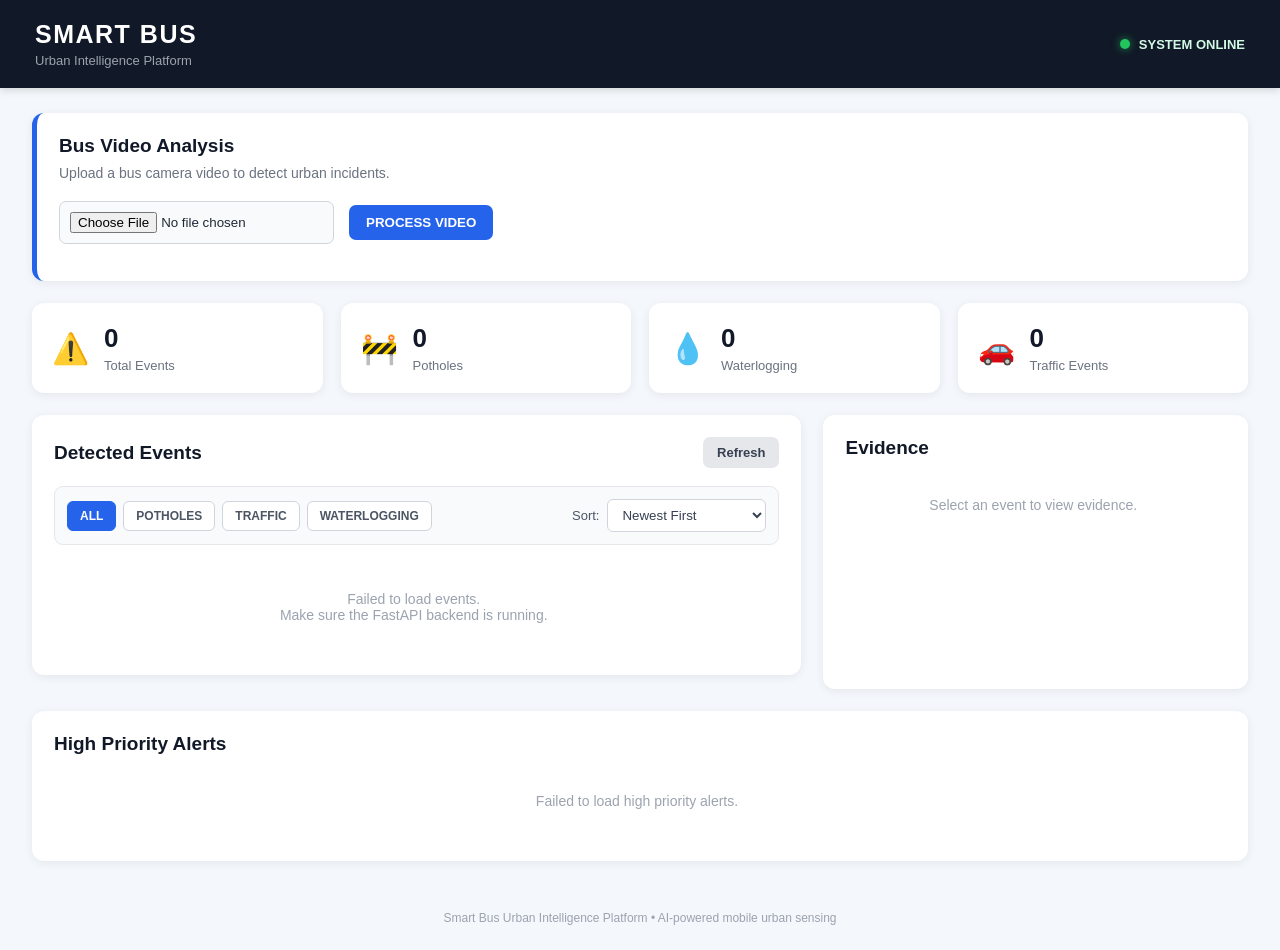
==== frontend/index.html @ baf4ae94 "Initial Smart Bus Urban Intelligence platform" ====
<!DOCTYPE html>
<html lang="en">

<head>
    <meta charset="UTF-8">

    <meta name="viewport"
          content="width=device-width, initial-scale=1.0">

    <title>Smart Bus Urban Intelligence</title>

    <link rel="stylesheet"
          href="style.css">
</head>

<body>

    <!-- ========================================= -->
    <!-- TOP BAR -->
    <!-- ========================================= -->

    <header class="topbar">

        <div>
            <h1>SMART BUS</h1>
            <p>Urban Intelligence Platform</p>
        </div>

        <div class="system-status">

            <span class="status-dot"></span>

            SYSTEM ONLINE

        </div>

    </header>


    <main class="dashboard">


        <!-- ========================================= -->
        <!-- VIDEO UPLOAD -->
        <!-- ========================================= -->

        <section class="panel upload-panel">

            <h2>Bus Video Analysis</h2>

            <p class="subtitle">
                Upload a bus camera video to detect urban incidents.
            </p>

            <div class="upload-area">

                <input
                    type="file"
                    id="videoInput"
                    accept="video/*"
                >

                <button
                    id="processButton"
                    onclick="processVideo()">

                    PROCESS VIDEO

                </button>

            </div>

            <div
                id="processingStatus"
                class="processing-status">
            </div>

        </section>



        <!-- ========================================= -->
        <!-- EVENT SUMMARY -->
        <!-- ========================================= -->

        <section class="summary-grid">


            <!-- TOTAL EVENTS -->

            <div class="summary-card">

                <div class="card-icon">
                    ⚠️
                </div>

                <div>

                    <h3 id="totalEvents">
                        0
                    </h3>

                    <p>
                        Total Events
                    </p>

                </div>

            </div>


            <!-- POTHOLES -->

            <div class="summary-card">

                <div class="card-icon">
                    🚧
                </div>

                <div>

                    <h3 id="potholes">
                        0
                    </h3>

                    <p>
                        Potholes
                    </p>

                </div>

            </div>


            <!-- WATERLOGGING -->

            <div class="summary-card">

                <div class="card-icon">
                    💧
                </div>

                <div>

                    <h3 id="waterlogging">
                        0
                    </h3>

                    <p>
                        Waterlogging
                    </p>

                </div>

            </div>


            <!-- TRAFFIC -->

            <div class="summary-card">

                <div class="card-icon">
                    🚗
                </div>

                <div>

                    <h3 id="traffic">
                        0
                    </h3>

                    <p>
                        Traffic Events
                    </p>

                </div>

            </div>

        </section>



        <!-- ========================================= -->
        <!-- MAIN CONTENT -->
        <!-- ========================================= -->

        <section class="content-grid">


            <!-- ===================================== -->
            <!-- DETECTED EVENTS PANEL -->
            <!-- ===================================== -->

            <div class="panel">


                <!-- PANEL HEADER -->

                <div class="panel-header">

                    <h2>
                        Detected Events
                    </h2>

                    <button
                        onclick="loadEvents()"
                        class="refresh-button">

                        Refresh

                    </button>

                </div>



                <!-- ================================= -->
                <!-- EVENT FILTERS -->
                <!-- ================================= -->

                <div class="event-controls">


                    <!-- EVENT TYPE FILTER -->

                    <div class="event-type-filters">


                        <button
                            class="filter-button active"
                            onclick="filterEvents('all')">

                            ALL

                        </button>


                        <button
                            class="filter-button"
                            onclick="filterEvents('pothole')">

                            POTHOLES

                        </button>


                        <button
                            class="filter-button"
                            onclick="filterEvents('traffic')">

                            TRAFFIC

                        </button>


                        <button
                            class="filter-button"
                            onclick="filterEvents('waterlogging')">

                            WATERLOGGING

                        </button>


                    </div>



                    <!-- SORTING -->

                    <div class="event-sort">

                        <label for="eventSort">
                            Sort:
                        </label>

                        <select
                            id="eventSort"
                            onchange="sortEvents(this.value)">


                            <option value="newest">
                                Newest First
                            </option>


                            <option value="oldest">
                                Oldest First
                            </option>


                            <option value="confidence-high">
                                Highest Confidence
                            </option>


                            <option value="confidence-low">
                                Lowest Confidence
                            </option>


                        </select>

                    </div>

                </div>



                <!-- ================================= -->
                <!-- EVENTS LIST -->
                <!-- ================================= -->

                <div
                    id="eventsContainer"
                    class="events-container">

                    <p class="empty-message">
                        Loading events...
                    </p>

                </div>


            </div>



            <!-- ===================================== -->
            <!-- EVIDENCE PANEL -->
            <!-- ===================================== -->

            <div class="panel evidence-panel">


                <h2>
                    Evidence
                </h2>


                <div
                    id="evidenceContainer"
                    class="evidence-container">

                    <p class="empty-message">

                        Select an event to view evidence.

                    </p>

                </div>


            </div>


        </section>



        <!-- ========================================= -->
        <!-- HIGH PRIORITY ALERTS -->
        <!-- ========================================= -->

        <section class="panel">


            <h2>
                High Priority Alerts
            </h2>


            <div
                id="highPriorityContainer">

                <p class="empty-message">

                    Loading alerts...

                </p>

            </div>


        </section>


    </main>



    <!-- ========================================= -->
    <!-- FOOTER -->
    <!-- ========================================= -->

    <footer>

        Smart Bus Urban Intelligence Platform

        • AI-powered mobile urban sensing

    </footer>



    <!-- ========================================= -->
    <!-- JAVASCRIPT -->
    <!-- ========================================= -->

    <script src="app.js"></script>


</body>

</html>
---- frontend/style.css ----
/* ============================================================
   SMART BUS URBAN INTELLIGENCE
   MAIN STYLESHEET
   ============================================================ */


/* ============================================================
   GLOBAL
   ============================================================ */

* {
    box-sizing: border-box;
    margin: 0;
    padding: 0;
}


body {
    font-family:
        Arial,
        Helvetica,
        sans-serif;

    background: #f4f7fb;

    color: #1f2937;

    min-height: 100vh;
}


/* ============================================================
   TOP BAR
   ============================================================ */

.topbar {

    background: #111827;

    color: white;

    padding: 20px 35px;

    display: flex;

    justify-content: space-between;

    align-items: center;

    box-shadow:
        0 2px 8px rgba(0, 0, 0, 0.15);
}


.topbar h1 {

    font-size: 25px;

    letter-spacing: 1.5px;

    margin-bottom: 4px;
}


.topbar p {

    font-size: 13px;

    color: #9ca3af;
}


/* ============================================================
   SYSTEM STATUS
   ============================================================ */

.system-status {

    display: flex;

    align-items: center;

    gap: 9px;

    font-size: 13px;

    font-weight: bold;

    color: #d1fae5;
}


.status-dot {

    width: 10px;

    height: 10px;

    background: #22c55e;

    border-radius: 50%;

    display: inline-block;

    box-shadow:
        0 0 8px rgba(34, 197, 94, 0.7);
}


/* ============================================================
   DASHBOARD
   ============================================================ */

.dashboard {

    width: 95%;

    max-width: 1500px;

    margin: 25px auto;

}


/* ============================================================
   PANELS
   ============================================================ */

.panel {

    background: white;

    border-radius: 12px;

    padding: 22px;

    margin-bottom: 22px;

    box-shadow:
        0 2px 10px rgba(0, 0, 0, 0.07);
}


.panel h2 {

    font-size: 19px;

    margin-bottom: 8px;

    color: #111827;
}


/* ============================================================
   VIDEO UPLOAD
   ============================================================ */

.upload-panel {

    border-left: 5px solid #2563eb;
}


.subtitle {

    color: #6b7280;

    font-size: 14px;

    margin-bottom: 20px;
}


.upload-area {

    display: flex;

    gap: 15px;

    align-items: center;

    flex-wrap: wrap;
}


input[type="file"] {

    padding: 10px;

    border: 1px solid #d1d5db;

    border-radius: 7px;

    background: #f9fafb;

    cursor: pointer;
}


button {

    border: none;

    border-radius: 7px;

    padding: 10px 17px;

    cursor: pointer;

    font-weight: bold;

    transition:
        background 0.2s,
        transform 0.1s;
}


button:hover {

    transform: translateY(-1px);
}


button:disabled {

    opacity: 0.6;

    cursor: not-allowed;

    transform: none;
}


#processButton {

    background: #2563eb;

    color: white;
}


#processButton:hover {

    background: #1d4ed8;
}


.processing-status {

    margin-top: 15px;

    font-size: 14px;

    color: #374151;

    font-weight: 500;
}


/* ============================================================
   SUMMARY CARDS
   ============================================================ */

.summary-grid {

    display: grid;

    grid-template-columns:
        repeat(4, 1fr);

    gap: 18px;

    margin-bottom: 22px;
}


.summary-card {

    background: white;

    border-radius: 12px;

    padding: 20px;

    display: flex;

    align-items: center;

    gap: 15px;

    box-shadow:
        0 2px 10px rgba(0, 0, 0, 0.07);
}


.card-icon {

    font-size: 30px;
}


.summary-card h3 {

    font-size: 26px;

    color: #111827;

    margin-bottom: 4px;
}


.summary-card p {

    font-size: 13px;

    color: #6b7280;
}


/* ============================================================
   MAIN CONTENT
   ============================================================ */

.content-grid {

    display: grid;

    grid-template-columns:
        minmax(0, 1.45fr)
        minmax(320px, 0.8fr);

    gap: 22px;

    align-items: start;
}


/* ============================================================
   PANEL HEADER
   ============================================================ */

.panel-header {

    display: flex;

    justify-content: space-between;

    align-items: center;

    margin-bottom: 18px;
}


.panel-header h2 {

    margin-bottom: 0;
}


.refresh-button {

    background: #e5e7eb;

    color: #374151;

    padding: 8px 14px;

    font-size: 13px;
}


.refresh-button:hover {

    background: #d1d5db;
}


/* ============================================================
   EVENT CONTROLS
   ============================================================ */

.event-controls {

    display: flex;

    justify-content: space-between;

    align-items: center;

    gap: 15px;

    padding: 12px;

    margin-bottom: 16px;

    background: #f8fafc;

    border: 1px solid #e5e7eb;

    border-radius: 9px;

    flex-wrap: wrap;
}


/* ============================================================
   EVENT TYPE FILTERS
   ============================================================ */

.event-type-filters {

    display: flex;

    gap: 7px;

    flex-wrap: wrap;
}


.filter-button {

    background: white;

    color: #4b5563;

    border: 1px solid #d1d5db;

    padding: 7px 12px;

    font-size: 12px;

    border-radius: 6px;
}


.filter-button:hover {

    background: #eef2ff;

    border-color: #93c5fd;
}


.filter-button.active {

    background: #2563eb;

    color: white;

    border-color: #2563eb;
}


/* ============================================================
   SORT
   ============================================================ */

.event-sort {

    display: flex;

    align-items: center;

    gap: 8px;

    font-size: 13px;

    color: #4b5563;
}


.event-sort select {

    padding: 7px 10px;

    border-radius: 6px;

    border: 1px solid #d1d5db;

    background: white;

    color: #374151;

    cursor: pointer;
}


.event-sort select:focus {

    outline: none;

    border-color: #2563eb;
}


/* ============================================================
   EVENTS CONTAINER
   ============================================================ */

.events-container {

    max-height: 600px;

    overflow-y: auto;

    padding-right: 6px;
}


/* Custom scrollbar */

.events-container::-webkit-scrollbar {

    width: 7px;
}


.events-container::-webkit-scrollbar-track {

    background: #f1f5f9;

    border-radius: 10px;
}


.events-container::-webkit-scrollbar-thumb {

    background: #cbd5e1;

    border-radius: 10px;
}


.events-container::-webkit-scrollbar-thumb:hover {

    background: #94a3b8;
}


/* ============================================================
   EVENT CARD
   ============================================================ */

.event-card {

    background: #f8fafc;

    border: 1px solid #e5e7eb;

    border-radius: 9px;

    padding: 15px;

    margin-bottom: 10px;

    cursor: pointer;

    transition:
        border-color 0.2s,
        box-shadow 0.2s,
        transform 0.15s;
}


.event-card:hover {

    border-color: #93c5fd;

    box-shadow:
        0 3px 10px rgba(37, 99, 235, 0.10);

    transform: translateY(-1px);
}


.event-title {

    display: flex;

    justify-content: space-between;

    align-items: center;

    gap: 10px;

    margin-bottom: 9px;
}


.event-type {

    font-weight: bold;

    color: #111827;

    text-transform: uppercase;

    font-size: 13px;
}


.event-info {

    font-size: 13px;

    line-height: 1.7;

    color: #6b7280;
}


/* ============================================================
   SEVERITY
   ============================================================ */

.high {

    color: #dc2626;

    font-weight: bold;

    font-size: 12px;
}


.medium {

    color: #d97706;

    font-weight: bold;

    font-size: 12px;
}


.low {

    color: #16a34a;

    font-weight: bold;

    font-size: 12px;
}


/* ============================================================
   EVIDENCE PANEL
   ============================================================ */

.evidence-container {

    min-height: 200px;

    max-height: 600px;

    overflow-y: auto;

    padding-right: 5px;
}


.evidence-container::-webkit-scrollbar {

    width: 7px;
}


.evidence-container::-webkit-scrollbar-track {

    background: #f1f5f9;

    border-radius: 10px;
}


.evidence-container::-webkit-scrollbar-thumb {

    background: #cbd5e1;

    border-radius: 10px;
}


/* ============================================================
   EVIDENCE IMAGE
   ============================================================ */

.evidence-image {

    width: 100%;

    max-height: 420px;

    object-fit: contain;

    background: #111827;

    border-radius: 9px;

    display: block;

    margin-bottom: 15px;
}


/* ============================================================
   EMPTY MESSAGE
   ============================================================ */

.empty-message {

    text-align: center;

    color: #9ca3af;

    font-size: 14px;

    padding: 30px 10px;
}


/* ============================================================
   HIGH PRIORITY ALERTS
   ============================================================ */

#highPriorityContainer {

    max-height: 400px;

    overflow-y: auto;

    padding-right: 6px;

    display: flex;

    flex-direction: column;

    gap: 12px;
}

#highPriorityContainer::-webkit-scrollbar {

    width: 7px;
}


#highPriorityContainer::-webkit-scrollbar-track {

    background: #f1f5f9;

    border-radius: 10px;
}


#highPriorityContainer::-webkit-scrollbar-thumb {

    background: #cbd5e1;

    border-radius: 10px;
}


#highPriorityContainer::-webkit-scrollbar-thumb:hover {

    background: #94a3b8;
}

#highPriorityContainer .event-card {

    border-left: 4px solid #dc2626;
}


/* ============================================================
   FOOTER
   ============================================================ */

footer {

    text-align: center;

    padding: 25px;

    color: #9ca3af;

    font-size: 12px;
}


/* ============================================================
   RESPONSIVE
   ============================================================ */

@media (max-width: 1000px) {

    .summary-grid {

        grid-template-columns:
            repeat(2, 1fr);
    }


    .content-grid {

        grid-template-columns: 1fr;
    }
}


@media (max-width: 650px) {

    .dashboard {

        width: 94%;
    }


    .topbar {

        padding: 17px 20px;

        flex-direction: column;

        align-items: flex-start;

        gap: 12px;
    }


    .summary-grid {

        grid-template-columns: 1fr;
    }


    .upload-area {

        flex-direction: column;

        align-items: stretch;
    }


    #processButton {

        width: 100%;
    }


    .event-controls {

        align-items: stretch;

        flex-direction: column;
    }


    .event-type-filters {

        width: 100%;
    }


    .filter-button {

        flex: 1;
    }


    .event-sort {

        justify-content: space-between;
    }


    .event-sort select {

        flex: 1;
    }
    /* ============================================================
   LEAFLET MAP FIX
   Prevent application CSS from interfering with Leaflet tiles
============================================================ */

#fleetMap {
    width: 100%;
    height: 520px;
    position: relative;
    overflow: hidden;
}

/* CRITICAL: Leaflet controls its own tile dimensions */
#fleetMap .leaflet-container {
    width: 100%;
    height: 100%;
    position: relative;
    overflow: hidden;
    background: #dbeafe;
}

/* Prevent global img rules from resizing map tiles */
#fleetMap .leaflet-tile {
    max-width: none !important;
    max-height: none !important;
    width: 256px !important;
    height: 256px !important;
    display: block !important;
}

/* Leaflet tile pane must remain correctly positioned */
#fleetMap .leaflet-tile-pane {
    position: absolute;
    left: 0;
    top: 0;
}

/* Keep overlays/markers above tiles */
#fleetMap .leaflet-overlay-pane,
#fleetMap .leaflet-marker-pane,
#fleetMap .leaflet-shadow-pane,
#fleetMap .leaflet-popup-pane {
    position: absolute;
}

/* Don't let application CSS resize Leaflet images */
#fleetMap img.leaflet-tile {
    max-width: none !important;
    width: 256px !important;
    height: 256px !important;
}

/* Leaflet controls */
#fleetMap .leaflet-control {
    z-index: 1000;
}

/* Map attribution */
#fleetMap .leaflet-control-attribution {
    font-size: 10px;
}
}
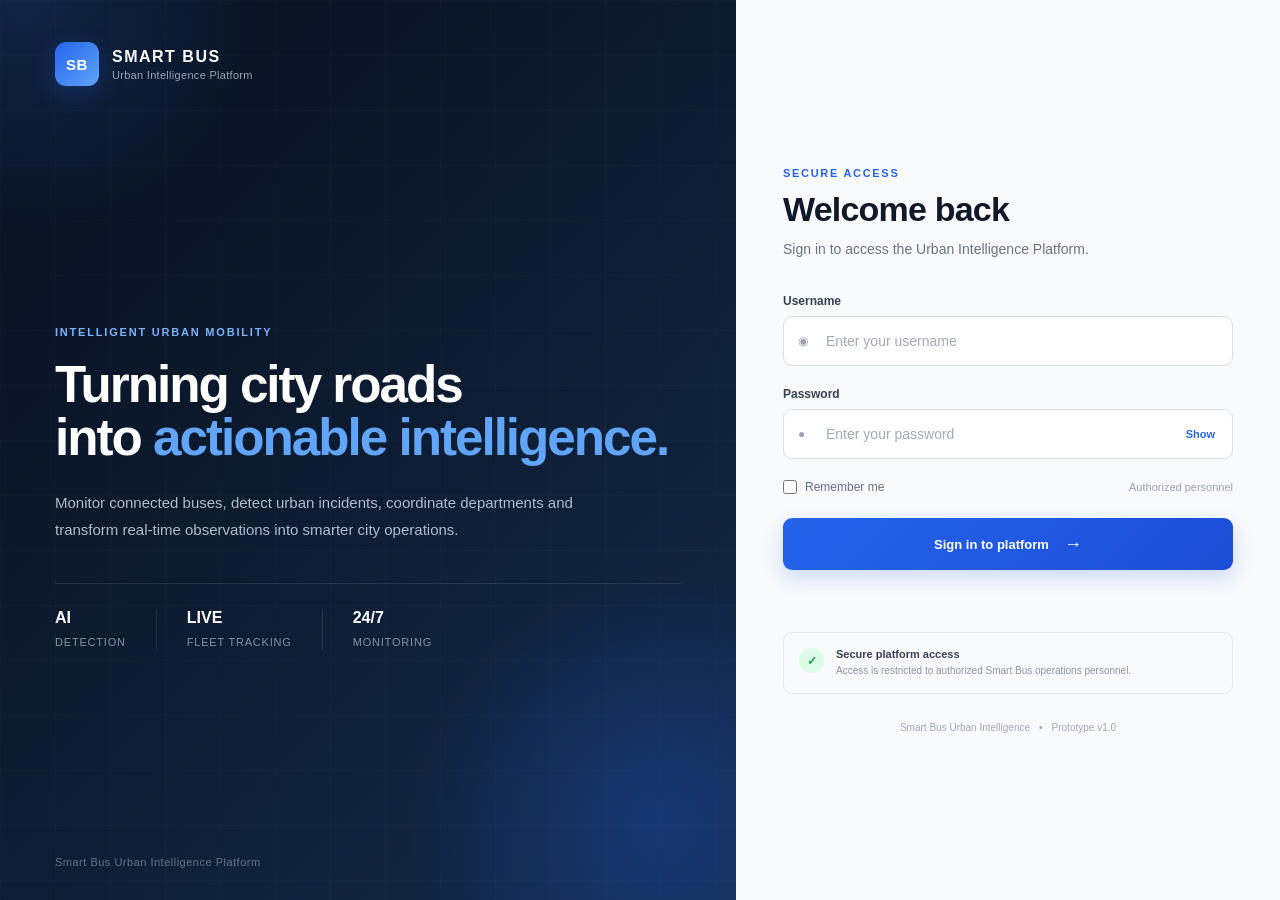
==== commit 72f1cea6: "Fix frontend entry point to login page" ====
--- a/frontend/index.html
+++ b/frontend/index.html
@@ -1,416 +1,20 @@
 <!DOCTYPE html>
 <html lang="en">
-
 <head>
     <meta charset="UTF-8">
-
-    <meta name="viewport"
-          content="width=device-width, initial-scale=1.0">
-
+    <meta name="viewport" content="width=device-width, initial-scale=1.0">
     <title>Smart Bus Urban Intelligence</title>
 
-    <link rel="stylesheet"
-          href="style.css">
+    <meta http-equiv="refresh" content="0; url=login.html">
+
+    <script>
+        window.location.replace("login.html");
+    </script>
 </head>
 
 <body>
+    <p>Redirecting to Smart Bus login...</p>
 
-    <!-- ========================================= -->
-    <!-- TOP BAR -->
-    <!-- ========================================= -->
-
-    <header class="topbar">
-
-        <div>
-            <h1>SMART BUS</h1>
-            <p>Urban Intelligence Platform</p>
-        </div>
-
-        <div class="system-status">
-
-            <span class="status-dot"></span>
-
-            SYSTEM ONLINE
-
-        </div>
-
-    </header>
-
-
-    <main class="dashboard">
-
-
-        <!-- ========================================= -->
-        <!-- VIDEO UPLOAD -->
-        <!-- ========================================= -->
-
-        <section class="panel upload-panel">
-
-            <h2>Bus Video Analysis</h2>
-
-            <p class="subtitle">
-                Upload a bus camera video to detect urban incidents.
-            </p>
-
-            <div class="upload-area">
-
-                <input
-                    type="file"
-                    id="videoInput"
-                    accept="video/*"
-                >
-
-                <button
-                    id="processButton"
-                    onclick="processVideo()">
-
-                    PROCESS VIDEO
-
-                </button>
-
-            </div>
-
-            <div
-                id="processingStatus"
-                class="processing-status">
-            </div>
-
-        </section>
-
-
-
-        <!-- ========================================= -->
-        <!-- EVENT SUMMARY -->
-        <!-- ========================================= -->
-
-        <section class="summary-grid">
-
-
-            <!-- TOTAL EVENTS -->
-
-            <div class="summary-card">
-
-                <div class="card-icon">
-                    ⚠️
-                </div>
-
-                <div>
-
-                    <h3 id="totalEvents">
-                        0
-                    </h3>
-
-                    <p>
-                        Total Events
-                    </p>
-
-                </div>
-
-            </div>
-
-
-            <!-- POTHOLES -->
-
-            <div class="summary-card">
-
-                <div class="card-icon">
-                    🚧
-                </div>
-
-                <div>
-
-                    <h3 id="potholes">
-                        0
-                    </h3>
-
-                    <p>
-                        Potholes
-                    </p>
-
-                </div>
-
-            </div>
-
-
-            <!-- WATERLOGGING -->
-
-            <div class="summary-card">
-
-                <div class="card-icon">
-                    💧
-                </div>
-
-                <div>
-
-                    <h3 id="waterlogging">
-                        0
-                    </h3>
-
-                    <p>
-                        Waterlogging
-                    </p>
-
-                </div>
-
-            </div>
-
-
-            <!-- TRAFFIC -->
-
-            <div class="summary-card">
-
-                <div class="card-icon">
-                    🚗
-                </div>
-
-                <div>
-
-                    <h3 id="traffic">
-                        0
-                    </h3>
-
-                    <p>
-                        Traffic Events
-                    </p>
-
-                </div>
-
-            </div>
-
-        </section>
-
-
-
-        <!-- ========================================= -->
-        <!-- MAIN CONTENT -->
-        <!-- ========================================= -->
-
-        <section class="content-grid">
-
-
-            <!-- ===================================== -->
-            <!-- DETECTED EVENTS PANEL -->
-            <!-- ===================================== -->
-
-            <div class="panel">
-
-
-                <!-- PANEL HEADER -->
-
-                <div class="panel-header">
-
-                    <h2>
-                        Detected Events
-                    </h2>
-
-                    <button
-                        onclick="loadEvents()"
-                        class="refresh-button">
-
-                        Refresh
-
-                    </button>
-
-                </div>
-
-
-
-                <!-- ================================= -->
-                <!-- EVENT FILTERS -->
-                <!-- ================================= -->
-
-                <div class="event-controls">
-
-
-                    <!-- EVENT TYPE FILTER -->
-
-                    <div class="event-type-filters">
-
-
-                        <button
-                            class="filter-button active"
-                            onclick="filterEvents('all')">
-
-                            ALL
-
-                        </button>
-
-
-                        <button
-                            class="filter-button"
-                            onclick="filterEvents('pothole')">
-
-                            POTHOLES
-
-                        </button>
-
-
-                        <button
-                            class="filter-button"
-                            onclick="filterEvents('traffic')">
-
-                            TRAFFIC
-
-                        </button>
-
-
-                        <button
-                            class="filter-button"
-                            onclick="filterEvents('waterlogging')">
-
-                            WATERLOGGING
-
-                        </button>
-
-
-                    </div>
-
-
-
-                    <!-- SORTING -->
-
-                    <div class="event-sort">
-
-                        <label for="eventSort">
-                            Sort:
-                        </label>
-
-                        <select
-                            id="eventSort"
-                            onchange="sortEvents(this.value)">
-
-
-                            <option value="newest">
-                                Newest First
-                            </option>
-
-
-                            <option value="oldest">
-                                Oldest First
-                            </option>
-
-
-                            <option value="confidence-high">
-                                Highest Confidence
-                            </option>
-
-
-                            <option value="confidence-low">
-                                Lowest Confidence
-                            </option>
-
-
-                        </select>
-
-                    </div>
-
-                </div>
-
-
-
-                <!-- ================================= -->
-                <!-- EVENTS LIST -->
-                <!-- ================================= -->
-
-                <div
-                    id="eventsContainer"
-                    class="events-container">
-
-                    <p class="empty-message">
-                        Loading events...
-                    </p>
-
-                </div>
-
-
-            </div>
-
-
-
-            <!-- ===================================== -->
-            <!-- EVIDENCE PANEL -->
-            <!-- ===================================== -->
-
-            <div class="panel evidence-panel">
-
-
-                <h2>
-                    Evidence
-                </h2>
-
-
-                <div
-                    id="evidenceContainer"
-                    class="evidence-container">
-
-                    <p class="empty-message">
-
-                        Select an event to view evidence.
-
-                    </p>
-
-                </div>
-
-
-            </div>
-
-
-        </section>
-
-
-
-        <!-- ========================================= -->
-        <!-- HIGH PRIORITY ALERTS -->
-        <!-- ========================================= -->
-
-        <section class="panel">
-
-
-            <h2>
-                High Priority Alerts
-            </h2>
-
-
-            <div
-                id="highPriorityContainer">
-
-                <p class="empty-message">
-
-                    Loading alerts...
-
-                </p>
-
-            </div>
-
-
-        </section>
-
-
-    </main>
-
-
-
-    <!-- ========================================= -->
-    <!-- FOOTER -->
-    <!-- ========================================= -->
-
-    <footer>
-
-        Smart Bus Urban Intelligence Platform
-
-        • AI-powered mobile urban sensing
-
-    </footer>
-
-
-
-    <!-- ========================================= -->
-    <!-- JAVASCRIPT -->
-    <!-- ========================================= -->
-
-    <script src="app.js"></script>
-
-
+    <a href="login.html">Continue to Login</a>
 </body>
-
 </html>
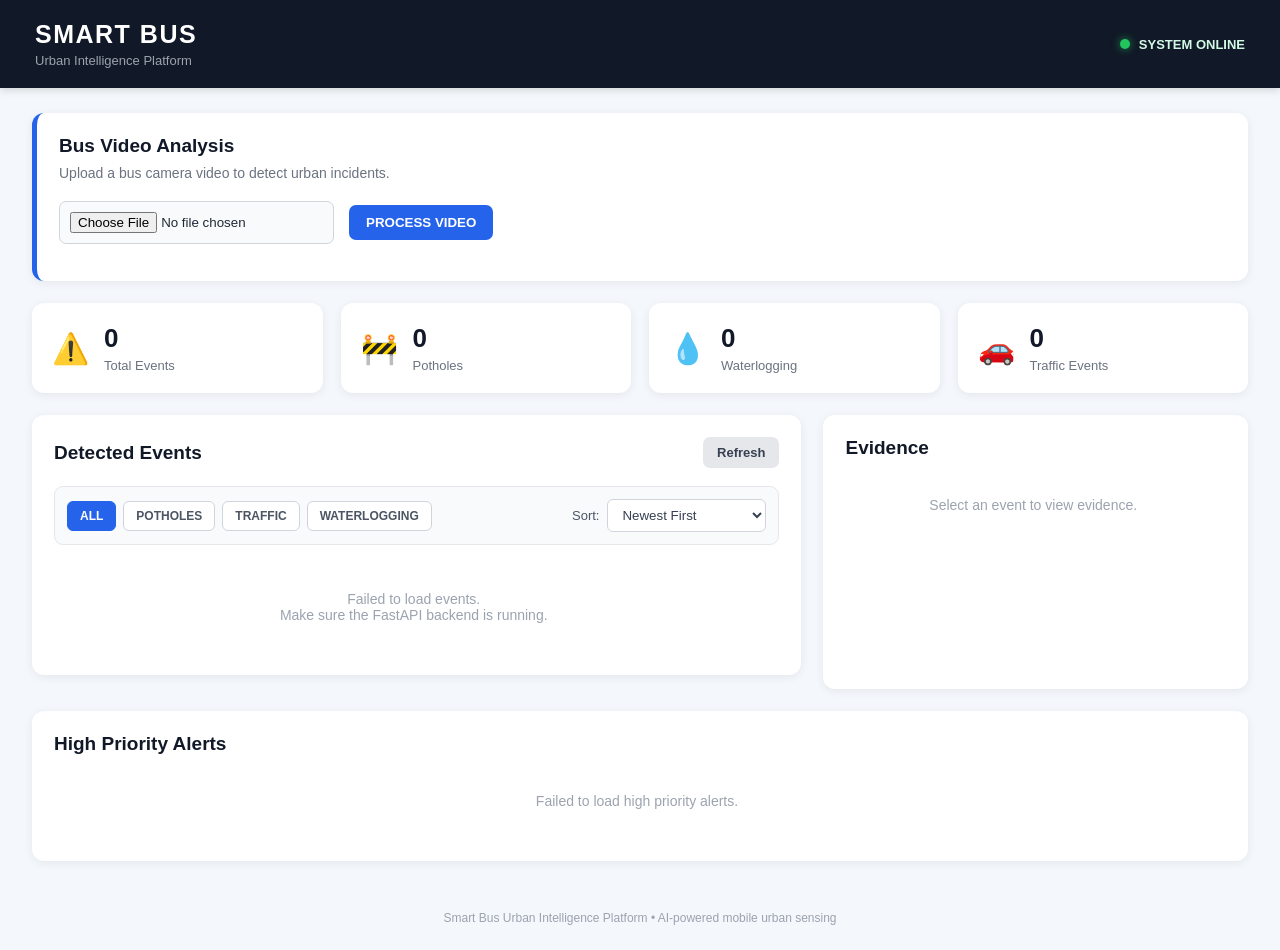
==== commit 32e1b07a: "index.html" ====
--- a/frontend/index.html
+++ b/frontend/index.html
@@ -1,20 +1,416 @@
 <!DOCTYPE html>
 <html lang="en">
+
 <head>
     <meta charset="UTF-8">
-    <meta name="viewport" content="width=device-width, initial-scale=1.0">
+
+    <meta name="viewport"
+          content="width=device-width, initial-scale=1.0">
+
     <title>Smart Bus Urban Intelligence</title>
 
-    <meta http-equiv="refresh" content="0; url=login.html">
-
-    <script>
-        window.location.replace("login.html");
-    </script>
+    <link rel="stylesheet"
+          href="style.css">
 </head>
 
 <body>
-    <p>Redirecting to Smart Bus login...</p>
-
-    <a href="login.html">Continue to Login</a>
+
+    <!-- ========================================= -->
+    <!-- TOP BAR -->
+    <!-- ========================================= -->
+
+    <header class="topbar">
+
+        <div>
+            <h1>SMART BUS</h1>
+            <p>Urban Intelligence Platform</p>
+        </div>
+
+        <div class="system-status">
+
+            <span class="status-dot"></span>
+
+            SYSTEM ONLINE
+
+        </div>
+
+    </header>
+
+
+    <main class="dashboard">
+
+
+        <!-- ========================================= -->
+        <!-- VIDEO UPLOAD -->
+        <!-- ========================================= -->
+
+        <section class="panel upload-panel">
+
+            <h2>Bus Video Analysis</h2>
+
+            <p class="subtitle">
+                Upload a bus camera video to detect urban incidents.
+            </p>
+
+            <div class="upload-area">
+
+                <input
+                    type="file"
+                    id="videoInput"
+                    accept="video/*"
+                >
+
+                <button
+                    id="processButton"
+                    onclick="processVideo()">
+
+                    PROCESS VIDEO
+
+                </button>
+
+            </div>
+
+            <div
+                id="processingStatus"
+                class="processing-status">
+            </div>
+
+        </section>
+
+
+
+        <!-- ========================================= -->
+        <!-- EVENT SUMMARY -->
+        <!-- ========================================= -->
+
+        <section class="summary-grid">
+
+
+            <!-- TOTAL EVENTS -->
+
+            <div class="summary-card">
+
+                <div class="card-icon">
+                    ⚠️
+                </div>
+
+                <div>
+
+                    <h3 id="totalEvents">
+                        0
+                    </h3>
+
+                    <p>
+                        Total Events
+                    </p>
+
+                </div>
+
+            </div>
+
+
+            <!-- POTHOLES -->
+
+            <div class="summary-card">
+
+                <div class="card-icon">
+                    🚧
+                </div>
+
+                <div>
+
+                    <h3 id="potholes">
+                        0
+                    </h3>
+
+                    <p>
+                        Potholes
+                    </p>
+
+                </div>
+
+            </div>
+
+
+            <!-- WATERLOGGING -->
+
+            <div class="summary-card">
+
+                <div class="card-icon">
+                    💧
+                </div>
+
+                <div>
+
+                    <h3 id="waterlogging">
+                        0
+                    </h3>
+
+                    <p>
+                        Waterlogging
+                    </p>
+
+                </div>
+
+            </div>
+
+
+            <!-- TRAFFIC -->
+
+            <div class="summary-card">
+
+                <div class="card-icon">
+                    🚗
+                </div>
+
+                <div>
+
+                    <h3 id="traffic">
+                        0
+                    </h3>
+
+                    <p>
+                        Traffic Events
+                    </p>
+
+                </div>
+
+            </div>
+
+        </section>
+
+
+
+        <!-- ========================================= -->
+        <!-- MAIN CONTENT -->
+        <!-- ========================================= -->
+
+        <section class="content-grid">
+
+
+            <!-- ===================================== -->
+            <!-- DETECTED EVENTS PANEL -->
+            <!-- ===================================== -->
+
+            <div class="panel">
+
+
+                <!-- PANEL HEADER -->
+
+                <div class="panel-header">
+
+                    <h2>
+                        Detected Events
+                    </h2>
+
+                    <button
+                        onclick="loadEvents()"
+                        class="refresh-button">
+
+                        Refresh
+
+                    </button>
+
+                </div>
+
+
+
+                <!-- ================================= -->
+                <!-- EVENT FILTERS -->
+                <!-- ================================= -->
+
+                <div class="event-controls">
+
+
+                    <!-- EVENT TYPE FILTER -->
+
+                    <div class="event-type-filters">
+
+
+                        <button
+                            class="filter-button active"
+                            onclick="filterEvents('all')">
+
+                            ALL
+
+                        </button>
+
+
+                        <button
+                            class="filter-button"
+                            onclick="filterEvents('pothole')">
+
+                            POTHOLES
+
+                        </button>
+
+
+                        <button
+                            class="filter-button"
+                            onclick="filterEvents('traffic')">
+
+                            TRAFFIC
+
+                        </button>
+
+
+                        <button
+                            class="filter-button"
+                            onclick="filterEvents('waterlogging')">
+
+                            WATERLOGGING
+
+                        </button>
+
+
+                    </div>
+
+
+
+                    <!-- SORTING -->
+
+                    <div class="event-sort">
+
+                        <label for="eventSort">
+                            Sort:
+                        </label>
+
+                        <select
+                            id="eventSort"
+                            onchange="sortEvents(this.value)">
+
+
+                            <option value="newest">
+                                Newest First
+                            </option>
+
+
+                            <option value="oldest">
+                                Oldest First
+                            </option>
+
+
+                            <option value="confidence-high">
+                                Highest Confidence
+                            </option>
+
+
+                            <option value="confidence-low">
+                                Lowest Confidence
+                            </option>
+
+
+                        </select>
+
+                    </div>
+
+                </div>
+
+
+
+                <!-- ================================= -->
+                <!-- EVENTS LIST -->
+                <!-- ================================= -->
+
+                <div
+                    id="eventsContainer"
+                    class="events-container">
+
+                    <p class="empty-message">
+                        Loading events...
+                    </p>
+
+                </div>
+
+
+            </div>
+
+
+
+            <!-- ===================================== -->
+            <!-- EVIDENCE PANEL -->
+            <!-- ===================================== -->
+
+            <div class="panel evidence-panel">
+
+
+                <h2>
+                    Evidence
+                </h2>
+
+
+                <div
+                    id="evidenceContainer"
+                    class="evidence-container">
+
+                    <p class="empty-message">
+
+                        Select an event to view evidence.
+
+                    </p>
+
+                </div>
+
+
+            </div>
+
+
+        </section>
+
+
+
+        <!-- ========================================= -->
+        <!-- HIGH PRIORITY ALERTS -->
+        <!-- ========================================= -->
+
+        <section class="panel">
+
+
+            <h2>
+                High Priority Alerts
+            </h2>
+
+
+            <div
+                id="highPriorityContainer">
+
+                <p class="empty-message">
+
+                    Loading alerts...
+
+                </p>
+
+            </div>
+
+
+        </section>
+
+
+    </main>
+
+
+
+    <!-- ========================================= -->
+    <!-- FOOTER -->
+    <!-- ========================================= -->
+
+    <footer>
+
+        Smart Bus Urban Intelligence Platform
+
+        • AI-powered mobile urban sensing
+
+    </footer>
+
+
+
+    <!-- ========================================= -->
+    <!-- JAVASCRIPT -->
+    <!-- ========================================= -->
+
+    <script src="app.js"></script>
+
+
 </body>
-</html>+
+</html>
--- a/frontend/style.css
+++ b/frontend/style.css
@@ -0,0 +1,941 @@
+/* ============================================================
+   SMART BUS URBAN INTELLIGENCE
+   MAIN STYLESHEET
+   ============================================================ */
+
+
+/* ============================================================
+   GLOBAL
+   ============================================================ */
+
+* {
+    box-sizing: border-box;
+    margin: 0;
+    padding: 0;
+}
+
+
+body {
+    font-family:
+        Arial,
+        Helvetica,
+        sans-serif;
+
+    background: #f4f7fb;
+
+    color: #1f2937;
+
+    min-height: 100vh;
+}
+
+
+/* ============================================================
+   TOP BAR
+   ============================================================ */
+
+.topbar {
+
+    background: #111827;
+
+    color: white;
+
+    padding: 20px 35px;
+
+    display: flex;
+
+    justify-content: space-between;
+
+    align-items: center;
+
+    box-shadow:
+        0 2px 8px rgba(0, 0, 0, 0.15);
+}
+
+
+.topbar h1 {
+
+    font-size: 25px;
+
+    letter-spacing: 1.5px;
+
+    margin-bottom: 4px;
+}
+
+
+.topbar p {
+
+    font-size: 13px;
+
+    color: #9ca3af;
+}
+
+
+/* ============================================================
+   SYSTEM STATUS
+   ============================================================ */
+
+.system-status {
+
+    display: flex;
+
+    align-items: center;
+
+    gap: 9px;
+
+    font-size: 13px;
+
+    font-weight: bold;
+
+    color: #d1fae5;
+}
+
+
+.status-dot {
+
+    width: 10px;
+
+    height: 10px;
+
+    background: #22c55e;
+
+    border-radius: 50%;
+
+    display: inline-block;
+
+    box-shadow:
+        0 0 8px rgba(34, 197, 94, 0.7);
+}
+
+
+/* ============================================================
+   DASHBOARD
+   ============================================================ */
+
+.dashboard {
+
+    width: 95%;
+
+    max-width: 1500px;
+
+    margin: 25px auto;
+
+}
+
+
+/* ============================================================
+   PANELS
+   ============================================================ */
+
+.panel {
+
+    background: white;
+
+    border-radius: 12px;
+
+    padding: 22px;
+
+    margin-bottom: 22px;
+
+    box-shadow:
+        0 2px 10px rgba(0, 0, 0, 0.07);
+}
+
+
+.panel h2 {
+
+    font-size: 19px;
+
+    margin-bottom: 8px;
+
+    color: #111827;
+}
+
+
+/* ============================================================
+   VIDEO UPLOAD
+   ============================================================ */
+
+.upload-panel {
+
+    border-left: 5px solid #2563eb;
+}
+
+
+.subtitle {
+
+    color: #6b7280;
+
+    font-size: 14px;
+
+    margin-bottom: 20px;
+}
+
+
+.upload-area {
+
+    display: flex;
+
+    gap: 15px;
+
+    align-items: center;
+
+    flex-wrap: wrap;
+}
+
+
+input[type="file"] {
+
+    padding: 10px;
+
+    border: 1px solid #d1d5db;
+
+    border-radius: 7px;
+
+    background: #f9fafb;
+
+    cursor: pointer;
+}
+
+
+button {
+
+    border: none;
+
+    border-radius: 7px;
+
+    padding: 10px 17px;
+
+    cursor: pointer;
+
+    font-weight: bold;
+
+    transition:
+        background 0.2s,
+        transform 0.1s;
+}
+
+
+button:hover {
+
+    transform: translateY(-1px);
+}
+
+
+button:disabled {
+
+    opacity: 0.6;
+
+    cursor: not-allowed;
+
+    transform: none;
+}
+
+
+#processButton {
+
+    background: #2563eb;
+
+    color: white;
+}
+
+
+#processButton:hover {
+
+    background: #1d4ed8;
+}
+
+
+.processing-status {
+
+    margin-top: 15px;
+
+    font-size: 14px;
+
+    color: #374151;
+
+    font-weight: 500;
+}
+
+
+/* ============================================================
+   SUMMARY CARDS
+   ============================================================ */
+
+.summary-grid {
+
+    display: grid;
+
+    grid-template-columns:
+        repeat(4, 1fr);
+
+    gap: 18px;
+
+    margin-bottom: 22px;
+}
+
+
+.summary-card {
+
+    background: white;
+
+    border-radius: 12px;
+
+    padding: 20px;
+
+    display: flex;
+
+    align-items: center;
+
+    gap: 15px;
+
+    box-shadow:
+        0 2px 10px rgba(0, 0, 0, 0.07);
+}
+
+
+.card-icon {
+
+    font-size: 30px;
+}
+
+
+.summary-card h3 {
+
+    font-size: 26px;
+
+    color: #111827;
+
+    margin-bottom: 4px;
+}
+
+
+.summary-card p {
+
+    font-size: 13px;
+
+    color: #6b7280;
+}
+
+
+/* ============================================================
+   MAIN CONTENT
+   ============================================================ */
+
+.content-grid {
+
+    display: grid;
+
+    grid-template-columns:
+        minmax(0, 1.45fr)
+        minmax(320px, 0.8fr);
+
+    gap: 22px;
+
+    align-items: start;
+}
+
+
+/* ============================================================
+   PANEL HEADER
+   ============================================================ */
+
+.panel-header {
+
+    display: flex;
+
+    justify-content: space-between;
+
+    align-items: center;
+
+    margin-bottom: 18px;
+}
+
+
+.panel-header h2 {
+
+    margin-bottom: 0;
+}
+
+
+.refresh-button {
+
+    background: #e5e7eb;
+
+    color: #374151;
+
+    padding: 8px 14px;
+
+    font-size: 13px;
+}
+
+
+.refresh-button:hover {
+
+    background: #d1d5db;
+}
+
+
+/* ============================================================
+   EVENT CONTROLS
+   ============================================================ */
+
+.event-controls {
+
+    display: flex;
+
+    justify-content: space-between;
+
+    align-items: center;
+
+    gap: 15px;
+
+    padding: 12px;
+
+    margin-bottom: 16px;
+
+    background: #f8fafc;
+
+    border: 1px solid #e5e7eb;
+
+    border-radius: 9px;
+
+    flex-wrap: wrap;
+}
+
+
+/* ============================================================
+   EVENT TYPE FILTERS
+   ============================================================ */
+
+.event-type-filters {
+
+    display: flex;
+
+    gap: 7px;
+
+    flex-wrap: wrap;
+}
+
+
+.filter-button {
+
+    background: white;
+
+    color: #4b5563;
+
+    border: 1px solid #d1d5db;
+
+    padding: 7px 12px;
+
+    font-size: 12px;
+
+    border-radius: 6px;
+}
+
+
+.filter-button:hover {
+
+    background: #eef2ff;
+
+    border-color: #93c5fd;
+}
+
+
+.filter-button.active {
+
+    background: #2563eb;
+
+    color: white;
+
+    border-color: #2563eb;
+}
+
+
+/* ============================================================
+   SORT
+   ============================================================ */
+
+.event-sort {
+
+    display: flex;
+
+    align-items: center;
+
+    gap: 8px;
+
+    font-size: 13px;
+
+    color: #4b5563;
+}
+
+
+.event-sort select {
+
+    padding: 7px 10px;
+
+    border-radius: 6px;
+
+    border: 1px solid #d1d5db;
+
+    background: white;
+
+    color: #374151;
+
+    cursor: pointer;
+}
+
+
+.event-sort select:focus {
+
+    outline: none;
+
+    border-color: #2563eb;
+}
+
+
+/* ============================================================
+   EVENTS CONTAINER
+   ============================================================ */
+
+.events-container {
+
+    max-height: 600px;
+
+    overflow-y: auto;
+
+    padding-right: 6px;
+}
+
+
+/* Custom scrollbar */
+
+.events-container::-webkit-scrollbar {
+
+    width: 7px;
+}
+
+
+.events-container::-webkit-scrollbar-track {
+
+    background: #f1f5f9;
+
+    border-radius: 10px;
+}
+
+
+.events-container::-webkit-scrollbar-thumb {
+
+    background: #cbd5e1;
+
+    border-radius: 10px;
+}
+
+
+.events-container::-webkit-scrollbar-thumb:hover {
+
+    background: #94a3b8;
+}
+
+
+/* ============================================================
+   EVENT CARD
+   ============================================================ */
+
+.event-card {
+
+    background: #f8fafc;
+
+    border: 1px solid #e5e7eb;
+
+    border-radius: 9px;
+
+    padding: 15px;
+
+    margin-bottom: 10px;
+
+    cursor: pointer;
+
+    transition:
+        border-color 0.2s,
+        box-shadow 0.2s,
+        transform 0.15s;
+}
+
+
+.event-card:hover {
+
+    border-color: #93c5fd;
+
+    box-shadow:
+        0 3px 10px rgba(37, 99, 235, 0.10);
+
+    transform: translateY(-1px);
+}
+
+
+.event-title {
+
+    display: flex;
+
+    justify-content: space-between;
+
+    align-items: center;
+
+    gap: 10px;
+
+    margin-bottom: 9px;
+}
+
+
+.event-type {
+
+    font-weight: bold;
+
+    color: #111827;
+
+    text-transform: uppercase;
+
+    font-size: 13px;
+}
+
+
+.event-info {
+
+    font-size: 13px;
+
+    line-height: 1.7;
+
+    color: #6b7280;
+}
+
+
+/* ============================================================
+   SEVERITY
+   ============================================================ */
+
+.high {
+
+    color: #dc2626;
+
+    font-weight: bold;
+
+    font-size: 12px;
+}
+
+
+.medium {
+
+    color: #d97706;
+
+    font-weight: bold;
+
+    font-size: 12px;
+}
+
+
+.low {
+
+    color: #16a34a;
+
+    font-weight: bold;
+
+    font-size: 12px;
+}
+
+
+/* ============================================================
+   EVIDENCE PANEL
+   ============================================================ */
+
+.evidence-container {
+
+    min-height: 200px;
+
+    max-height: 600px;
+
+    overflow-y: auto;
+
+    padding-right: 5px;
+}
+
+
+.evidence-container::-webkit-scrollbar {
+
+    width: 7px;
+}
+
+
+.evidence-container::-webkit-scrollbar-track {
+
+    background: #f1f5f9;
+
+    border-radius: 10px;
+}
+
+
+.evidence-container::-webkit-scrollbar-thumb {
+
+    background: #cbd5e1;
+
+    border-radius: 10px;
+}
+
+
+/* ============================================================
+   EVIDENCE IMAGE
+   ============================================================ */
+
+.evidence-image {
+
+    width: 100%;
+
+    max-height: 420px;
+
+    object-fit: contain;
+
+    background: #111827;
+
+    border-radius: 9px;
+
+    display: block;
+
+    margin-bottom: 15px;
+}
+
+
+/* ============================================================
+   EMPTY MESSAGE
+   ============================================================ */
+
+.empty-message {
+
+    text-align: center;
+
+    color: #9ca3af;
+
+    font-size: 14px;
+
+    padding: 30px 10px;
+}
+
+
+/* ============================================================
+   HIGH PRIORITY ALERTS
+   ============================================================ */
+
+#highPriorityContainer {
+
+    max-height: 400px;
+
+    overflow-y: auto;
+
+    padding-right: 6px;
+
+    display: flex;
+
+    flex-direction: column;
+
+    gap: 12px;
+}
+
+#highPriorityContainer::-webkit-scrollbar {
+
+    width: 7px;
+}
+
+
+#highPriorityContainer::-webkit-scrollbar-track {
+
+    background: #f1f5f9;
+
+    border-radius: 10px;
+}
+
+
+#highPriorityContainer::-webkit-scrollbar-thumb {
+
+    background: #cbd5e1;
+
+    border-radius: 10px;
+}
+
+
+#highPriorityContainer::-webkit-scrollbar-thumb:hover {
+
+    background: #94a3b8;
+}
+
+#highPriorityContainer .event-card {
+
+    border-left: 4px solid #dc2626;
+}
+
+
+/* ============================================================
+   FOOTER
+   ============================================================ */
+
+footer {
+
+    text-align: center;
+
+    padding: 25px;
+
+    color: #9ca3af;
+
+    font-size: 12px;
+}
+
+
+/* ============================================================
+   RESPONSIVE
+   ============================================================ */
+
+@media (max-width: 1000px) {
+
+    .summary-grid {
+
+        grid-template-columns:
+            repeat(2, 1fr);
+    }
+
+
+    .content-grid {
+
+        grid-template-columns: 1fr;
+    }
+}
+
+
+@media (max-width: 650px) {
+
+    .dashboard {
+
+        width: 94%;
+    }
+
+
+    .topbar {
+
+        padding: 17px 20px;
+
+        flex-direction: column;
+
+        align-items: flex-start;
+
+        gap: 12px;
+    }
+
+
+    .summary-grid {
+
+        grid-template-columns: 1fr;
+    }
+
+
+    .upload-area {
+
+        flex-direction: column;
+
+        align-items: stretch;
+    }
+
+
+    #processButton {
+
+        width: 100%;
+    }
+
+
+    .event-controls {
+
+        align-items: stretch;
+
+        flex-direction: column;
+    }
+
+
+    .event-type-filters {
+
+        width: 100%;
+    }
+
+
+    .filter-button {
+
+        flex: 1;
+    }
+
+
+    .event-sort {
+
+        justify-content: space-between;
+    }
+
+
+    .event-sort select {
+
+        flex: 1;
+    }
+    /* ============================================================
+   LEAFLET MAP FIX
+   Prevent application CSS from interfering with Leaflet tiles
+============================================================ */
+
+#fleetMap {
+    width: 100%;
+    height: 520px;
+    position: relative;
+    overflow: hidden;
+}
+
+/* CRITICAL: Leaflet controls its own tile dimensions */
+#fleetMap .leaflet-container {
+    width: 100%;
+    height: 100%;
+    position: relative;
+    overflow: hidden;
+    background: #dbeafe;
+}
+
+/* Prevent global img rules from resizing map tiles */
+#fleetMap .leaflet-tile {
+    max-width: none !important;
+    max-height: none !important;
+    width: 256px !important;
+    height: 256px !important;
+    display: block !important;
+}
+
+/* Leaflet tile pane must remain correctly positioned */
+#fleetMap .leaflet-tile-pane {
+    position: absolute;
+    left: 0;
+    top: 0;
+}
+
+/* Keep overlays/markers above tiles */
+#fleetMap .leaflet-overlay-pane,
+#fleetMap .leaflet-marker-pane,
+#fleetMap .leaflet-shadow-pane,
+#fleetMap .leaflet-popup-pane {
+    position: absolute;
+}
+
+/* Don't let application CSS resize Leaflet images */
+#fleetMap img.leaflet-tile {
+    max-width: none !important;
+    width: 256px !important;
+    height: 256px !important;
+}
+
+/* Leaflet controls */
+#fleetMap .leaflet-control {
+    z-index: 1000;
+}
+
+/* Map attribution */
+#fleetMap .leaflet-control-attribution {
+    font-size: 10px;
+}
+}
